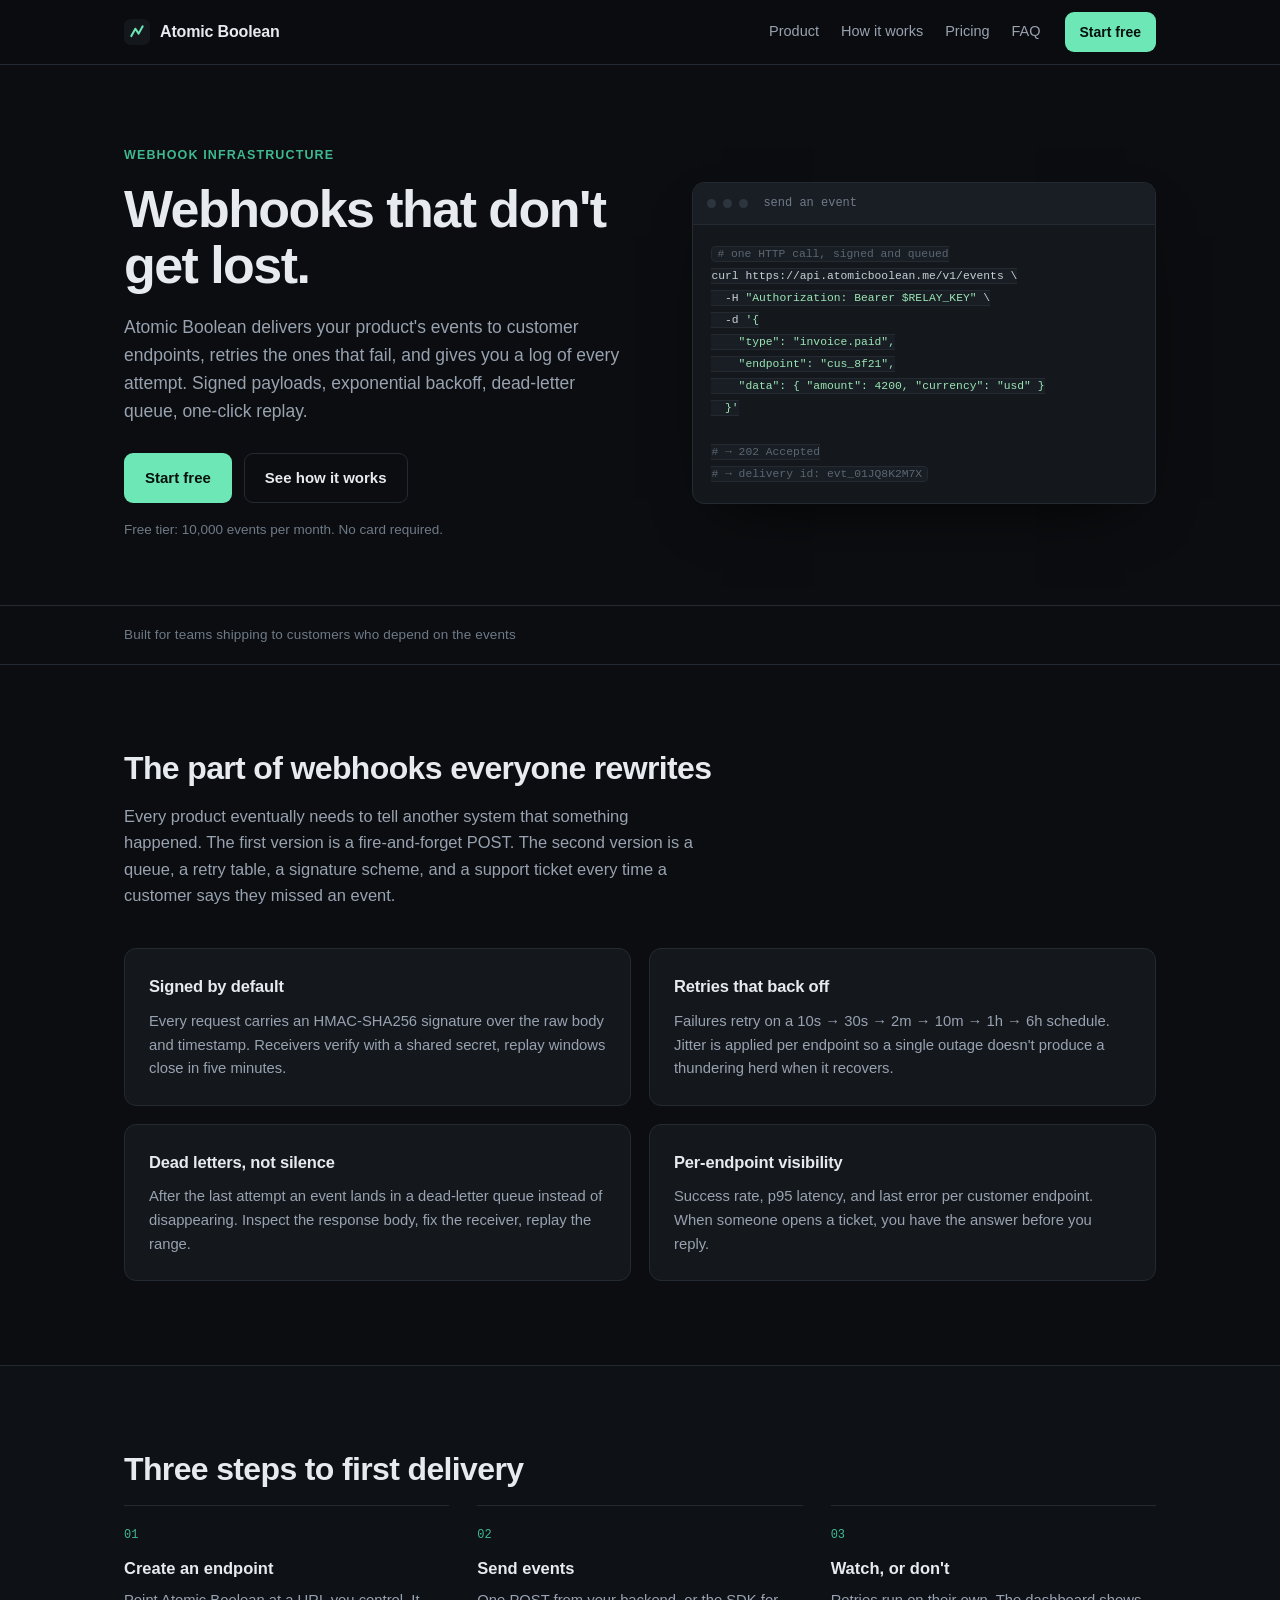
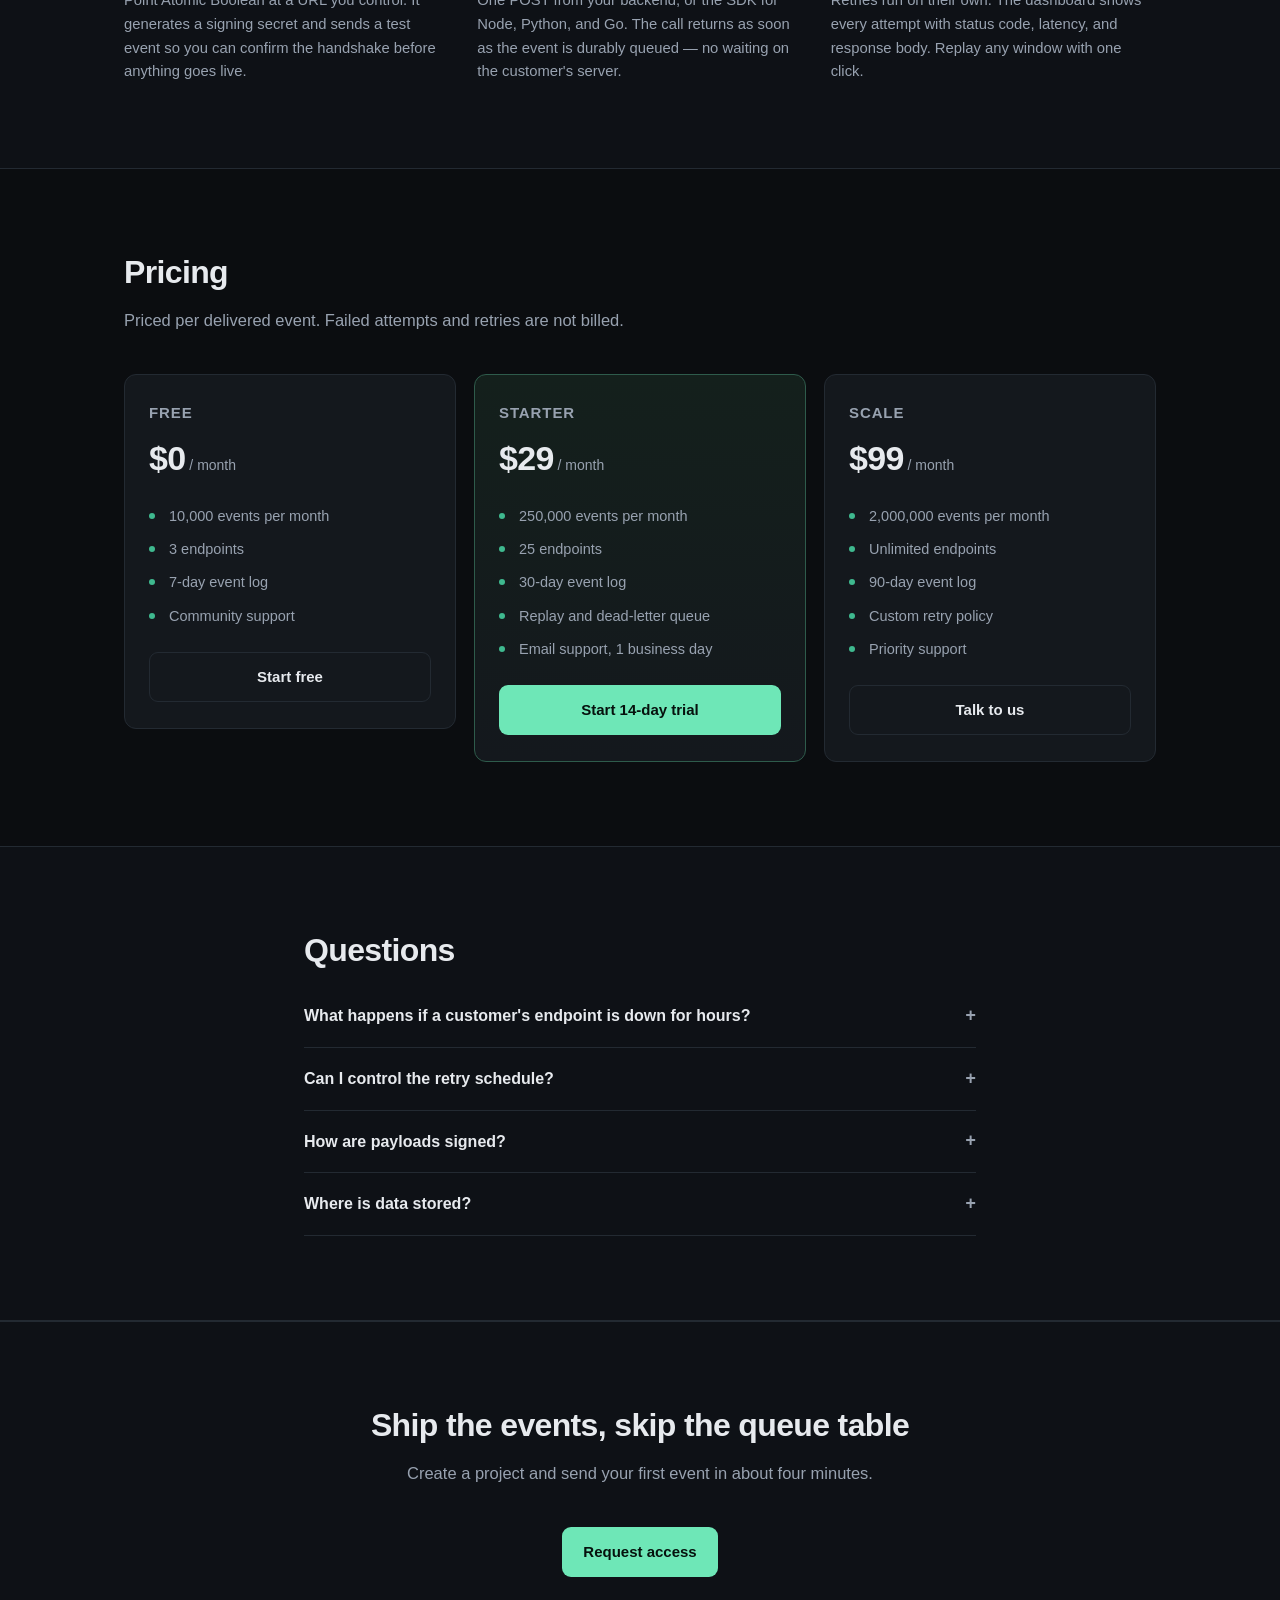
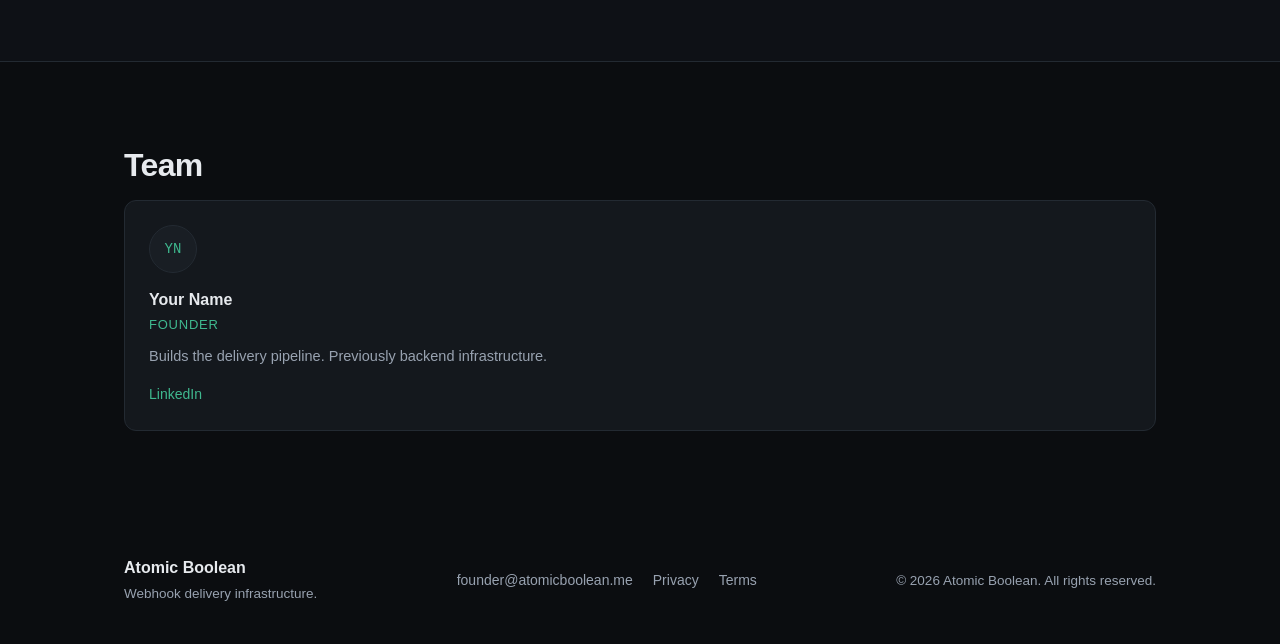
==== index.html @ abe44bc5 "Add Atomic Boolean site" ====
<!doctype html>
<html lang="en">
<head>
<meta charset="utf-8">
<meta name="viewport" content="width=device-width, initial-scale=1">
<title>Atomic Boolean — Reliable webhook delivery for your product</title>
<meta name="description" content="Atomic Boolean delivers, retries, and replays your product's events. Signed payloads, exponential backoff, dead-letter queues, and per-endpoint delivery logs.">
<link rel="canonical" href="https://atomicboolean.me/">
<meta property="og:type" content="website">
<meta property="og:site_name" content="Atomic Boolean">
<meta property="og:title" content="Atomic Boolean — Reliable webhook delivery for your product">
<meta property="og:description" content="Signed payloads, automatic retries, replay, and per-endpoint delivery logs.">
<meta property="og:url" content="https://atomicboolean.me/">
<meta name="twitter:card" content="summary_large_image">
<meta name="theme-color" content="#0B0D10">
<link rel="icon" href="data:image/svg+xml,%3Csvg xmlns='http://www.w3.org/2000/svg' viewBox='0 0 32 32'%3E%3Crect width='32' height='32' rx='8' fill='%230B0D10'/%3E%3Cpath d='M9 21l5-9 4 6 5-9' stroke='%236EE7B7' stroke-width='2.5' fill='none' stroke-linecap='round' stroke-linejoin='round'/%3E%3C/svg%3E">
<link rel="stylesheet" href="styles.css">
<script type="application/ld+json">
{
  "@context": "https://schema.org",
  "@type": "Organization",
  "name": "Atomic Boolean",
  "url": "https://atomicboolean.me/",
  "email": "founder@atomicboolean.me",
  "description": "Webhook delivery infrastructure for software products.",
  "foundingDate": "2026"
}
</script>
</head>
<body>
<a class="skip" href="#main">Skip to content</a>

<header class="site-header">
  <div class="wrap header-inner">
    <a class="brand" href="/" aria-label="Atomic Boolean home">
      <svg width="26" height="26" viewBox="0 0 32 32" aria-hidden="true">
        <rect width="32" height="32" rx="8" fill="#14181D"/>
        <path d="M9 21l5-9 4 6 5-9" stroke="#6EE7B7" stroke-width="2.5" fill="none" stroke-linecap="round" stroke-linejoin="round"/>
      </svg>
      <span>Atomic Boolean</span>
    </a>
    <nav class="nav" aria-label="Main">
      <a href="#product">Product</a>
      <a href="#how">How it works</a>
      <a href="#pricing">Pricing</a>
      <a href="#faq">FAQ</a>
    </nav>
    <a class="btn btn-primary btn-sm" href="#start">Start free</a>
  </div>
</header>

<main id="main">

  <section class="hero">
    <div class="wrap hero-grid">
      <div class="hero-copy">
        <p class="eyebrow">Webhook infrastructure</p>
        <h1>Webhooks that don't get lost.</h1>
        <p class="lede">
          Atomic Boolean delivers your product's events to customer endpoints, retries the ones that
          fail, and gives you a log of every attempt. Signed payloads, exponential backoff,
          dead-letter queue, one-click replay.
        </p>
        <div class="cta-row">
          <a class="btn btn-primary" href="#start">Start free</a>
          <a class="btn btn-ghost" href="#how">See how it works</a>
        </div>
        <p class="fineprint">Free tier: 10,000 events per month. No card required.</p>
      </div>

      <div class="hero-code" aria-label="Example API call">
        <div class="code-head">
          <span class="dot"></span><span class="dot"></span><span class="dot"></span>
          <span class="code-title">send an event</span>
        </div>
<pre><code><span class="c"># one HTTP call, signed and queued</span>
curl https://api.atomicboolean.me/v1/events \
  -H <span class="s">"Authorization: Bearer $RELAY_KEY"</span> \
  -d <span class="s">'{
    "type": "invoice.paid",
    "endpoint": "cus_8f21",
    "data": { "amount": 4200, "currency": "usd" }
  }'</span>

<span class="c"># → 202 Accepted</span>
<span class="c"># → delivery id: evt_01JQ8K2M7X</span></code></pre>
      </div>
    </div>
  </section>

  <section class="strip">
    <div class="wrap strip-inner">
      <span>Built for teams shipping to customers who depend on the events</span>
    </div>
  </section>

  <section id="product" class="section">
    <div class="wrap">
      <h2>The part of webhooks everyone rewrites</h2>
      <p class="section-lede">
        Every product eventually needs to tell another system that something happened. The first
        version is a fire-and-forget POST. The second version is a queue, a retry table, a
        signature scheme, and a support ticket every time a customer says they missed an event.
      </p>

      <div class="cards">
        <article class="card">
          <h3>Signed by default</h3>
          <p>Every request carries an HMAC-SHA256 signature over the raw body and timestamp. Receivers verify with a shared secret, replay windows close in five minutes.</p>
        </article>
        <article class="card">
          <h3>Retries that back off</h3>
          <p>Failures retry on a 10s → 30s → 2m → 10m → 1h → 6h schedule. Jitter is applied per endpoint so a single outage doesn't produce a thundering herd when it recovers.</p>
        </article>
        <article class="card">
          <h3>Dead letters, not silence</h3>
          <p>After the last attempt an event lands in a dead-letter queue instead of disappearing. Inspect the response body, fix the receiver, replay the range.</p>
        </article>
        <article class="card">
          <h3>Per-endpoint visibility</h3>
          <p>Success rate, p95 latency, and last error per customer endpoint. When someone opens a ticket, you have the answer before you reply.</p>
        </article>
      </div>
    </div>
  </section>

  <section id="how" class="section section-alt">
    <div class="wrap">
      <h2>Three steps to first delivery</h2>
      <ol class="steps">
        <li>
          <span class="step-num">01</span>
          <h3>Create an endpoint</h3>
          <p>Point Atomic Boolean at a URL you control. It generates a signing secret and sends a test event so you can confirm the handshake before anything goes live.</p>
        </li>
        <li>
          <span class="step-num">02</span>
          <h3>Send events</h3>
          <p>One POST from your backend, or the SDK for Node, Python, and Go. The call returns as soon as the event is durably queued — no waiting on the customer's server.</p>
        </li>
        <li>
          <span class="step-num">03</span>
          <h3>Watch, or don't</h3>
          <p>Retries run on their own. The dashboard shows every attempt with status code, latency, and response body. Replay any window with one click.</p>
        </li>
      </ol>
    </div>
  </section>

  <section id="pricing" class="section">
    <div class="wrap">
      <h2>Pricing</h2>
      <p class="section-lede">Priced per delivered event. Failed attempts and retries are not billed.</p>

      <div class="pricing">
        <article class="price-card">
          <h3>Free</h3>
          <p class="price"><span>$0</span> / month</p>
          <ul>
            <li>10,000 events per month</li>
            <li>3 endpoints</li>
            <li>7-day event log</li>
            <li>Community support</li>
          </ul>
          <a class="btn btn-ghost btn-block" href="#start">Start free</a>
        </article>

        <article class="price-card featured">
          <h3>Starter</h3>
          <p class="price"><span>$29</span> / month</p>
          <ul>
            <li>250,000 events per month</li>
            <li>25 endpoints</li>
            <li>30-day event log</li>
            <li>Replay and dead-letter queue</li>
            <li>Email support, 1 business day</li>
          </ul>
          <a class="btn btn-primary btn-block" href="#start">Start 14-day trial</a>
        </article>

        <article class="price-card">
          <h3>Scale</h3>
          <p class="price"><span>$99</span> / month</p>
          <ul>
            <li>2,000,000 events per month</li>
            <li>Unlimited endpoints</li>
            <li>90-day event log</li>
            <li>Custom retry policy</li>
            <li>Priority support</li>
          </ul>
          <a class="btn btn-ghost btn-block" href="#start">Talk to us</a>
        </article>
      </div>
    </div>
  </section>

  <section id="faq" class="section section-alt">
    <div class="wrap narrow">
      <h2>Questions</h2>

      <details>
        <summary>What happens if a customer's endpoint is down for hours?</summary>
        <p>Retries continue through the full backoff schedule — roughly 9 hours of attempts. Events that exhaust the schedule move to the dead-letter queue, where they stay until you replay or discard them.</p>
      </details>

      <details>
        <summary>Can I control the retry schedule?</summary>
        <p>Yes, on the Scale plan. The default schedule suits most receivers; custom schedules matter when a customer runs batch processing and only accepts traffic overnight.</p>
      </details>

      <details>
        <summary>How are payloads signed?</summary>
        <p>HMAC-SHA256 over <code>timestamp + "." + raw_body</code>, sent in a header alongside the timestamp. Verify the timestamp is within five minutes to reject replays. Secrets rotate without downtime — the old and new secret both verify during a 24-hour overlap.</p>
      </details>

      <details>
        <summary>Where is data stored?</summary>
        <p>Event payloads and delivery logs are stored in the EU (Frankfurt) or US (Virginia), chosen per project at creation. Payloads are encrypted at rest and purged at the end of your plan's retention window.</p>
      </details>
    </div>
  </section>

  <section id="start" class="section cta-final">
    <div class="wrap narrow center">
      <h2>Ship the events, skip the queue table</h2>
      <p class="section-lede">Create a project and send your first event in about four minutes.</p>
      <a class="btn btn-primary" href="mailto:founder@atomicboolean.me?subject=Atomic Boolean%20access">Request access</a>
    </div>
  </section>

  <section class="section">
    <div class="wrap">
      <h2>Team</h2>
      <!-- EDIT: replace name, role, bio and LinkedIn with your real details.
           Reviewers cross-check this against your LinkedIn profile. -->
      <div class="team">
        <article class="person">
          <div class="avatar" aria-hidden="true">YN</div>
          <h3>Your Name</h3>
          <p class="role">Founder</p>
          <p>Builds the delivery pipeline. Previously backend infrastructure.</p>
          <a href="https://www.linkedin.com/in/your-handle/">LinkedIn</a>
        </article>
      </div>
    </div>
  </section>

</main>

<footer class="site-footer">
  <div class="wrap footer-inner">
    <div>
      <p class="brand-line">Atomic Boolean</p>
      <p class="muted">Webhook delivery infrastructure.</p>
    </div>
    <div class="footer-links">
      <a href="mailto:founder@atomicboolean.me">founder@atomicboolean.me</a>
      <a href="privacy.html">Privacy</a>
      <a href="terms.html">Terms</a>
    </div>
    <p class="muted small">© 2026 Atomic Boolean. All rights reserved.</p>
  </div>
</footer>

</body>
</html>
---- styles.css ----
/* Atomic Boolean — single-file stylesheet. No build step, no dependencies. */

:root {
  --bg: #0B0D10;
  --bg-alt: #0E1116;
  --surface: #14181D;
  --surface-2: #191E24;
  --line: #232A32;
  --text: #E7EAEE;
  --muted: #98A2B0;
  --accent: #6EE7B7;
  --accent-dim: #3FB98F;
  --radius: 12px;
  --wrap: 1080px;
  --font: -apple-system, BlinkMacSystemFont, "Segoe UI", Inter, Roboto, Helvetica, Arial, sans-serif;
  --mono: ui-monospace, SFMono-Regular, "SF Mono", Menlo, Consolas, "Liberation Mono", monospace;
}

* { box-sizing: border-box; }

html { scroll-behavior: smooth; }

body {
  margin: 0;
  background: var(--bg);
  color: var(--text);
  font-family: var(--font);
  font-size: 16px;
  line-height: 1.6;
  -webkit-font-smoothing: antialiased;
  text-rendering: optimizeLegibility;
}

@media (prefers-reduced-motion: reduce) {
  html { scroll-behavior: auto; }
  * { animation: none !important; transition: none !important; }
}

.wrap {
  width: 100%;
  max-width: var(--wrap);
  margin: 0 auto;
  padding: 0 24px;
}

.narrow { max-width: 720px; }
.center { text-align: center; }
.muted { color: var(--muted); }
.small { font-size: 13px; }

a { color: var(--text); text-decoration: none; }
a:hover { color: var(--accent); }

:focus-visible {
  outline: 2px solid var(--accent);
  outline-offset: 3px;
  border-radius: 4px;
}

.skip {
  position: absolute;
  left: -9999px;
  top: 0;
  background: var(--accent);
  color: #06110D;
  padding: 10px 16px;
  z-index: 100;
  border-radius: 0 0 8px 0;
}
.skip:focus { left: 0; }

/* ---------- header ---------- */

.site-header {
  position: sticky;
  top: 0;
  z-index: 50;
  background: rgba(11, 13, 16, 0.82);
  backdrop-filter: blur(12px);
  border-bottom: 1px solid var(--line);
}

.header-inner {
  display: flex;
  align-items: center;
  gap: 24px;
  height: 64px;
}

.brand {
  display: inline-flex;
  align-items: center;
  gap: 10px;
  font-weight: 600;
  letter-spacing: -0.01em;
}

.nav {
  display: flex;
  gap: 22px;
  margin-left: auto;
  font-size: 14.5px;
  color: var(--muted);
}
.nav a { color: var(--muted); }
.nav a:hover { color: var(--text); }

/* ---------- buttons ---------- */

.btn {
  display: inline-flex;
  align-items: center;
  justify-content: center;
  gap: 8px;
  padding: 12px 20px;
  border-radius: 9px;
  font-size: 15px;
  font-weight: 550;
  border: 1px solid transparent;
  transition: background 0.15s ease, border-color 0.15s ease, transform 0.15s ease;
  white-space: nowrap;
}

.btn-primary {
  background: var(--accent);
  color: #06110D;
}
.btn-primary:hover {
  background: #8DF2C8;
  color: #06110D;
  transform: translateY(-1px);
}

.btn-ghost {
  border-color: var(--line);
  color: var(--text);
  background: transparent;
}
.btn-ghost:hover {
  border-color: #37414D;
  background: var(--surface);
  color: var(--text);
}

.btn-sm { padding: 8px 14px; font-size: 14px; }
.btn-block { width: 100%; }

/* ---------- hero ---------- */

.hero { padding: 80px 0 64px; }

.hero-grid {
  display: grid;
  grid-template-columns: 1.05fr 0.95fr;
  gap: 56px;
  align-items: center;
}

.eyebrow {
  margin: 0 0 16px;
  font-size: 12.5px;
  letter-spacing: 0.09em;
  text-transform: uppercase;
  color: var(--accent-dim);
  font-weight: 600;
}

h1 {
  margin: 0 0 20px;
  font-size: clamp(34px, 5vw, 52px);
  line-height: 1.08;
  letter-spacing: -0.03em;
  font-weight: 650;
}

.lede {
  margin: 0 0 28px;
  font-size: 17.5px;
  color: var(--muted);
  max-width: 52ch;
}

.cta-row {
  display: flex;
  gap: 12px;
  flex-wrap: wrap;
  margin-bottom: 16px;
}

.fineprint {
  margin: 0;
  font-size: 13.5px;
  color: #6F7A88;
}

/* code card */

.hero-code {
  background: var(--surface);
  border: 1px solid var(--line);
  border-radius: var(--radius);
  overflow: hidden;
  box-shadow: 0 24px 60px -30px rgba(0, 0, 0, 0.9);
}

.code-head {
  display: flex;
  align-items: center;
  gap: 7px;
  padding: 11px 14px;
  border-bottom: 1px solid var(--line);
  background: var(--surface-2);
}

.dot {
  width: 9px;
  height: 9px;
  border-radius: 50%;
  background: #2C343D;
}

.code-title {
  margin-left: 8px;
  font-size: 12px;
  color: #6F7A88;
  font-family: var(--mono);
}

pre {
  margin: 0;
  padding: 18px;
  overflow-x: auto;
  font-family: var(--mono);
  font-size: 12.6px;
  line-height: 1.75;
  color: #C7D0DA;
}

pre .c { color: #5B6673; }
pre .s { color: #9AE6B4; }

/* ---------- strip ---------- */

.strip { border-top: 1px solid var(--line); border-bottom: 1px solid var(--line); }
.strip-inner {
  padding: 18px 24px;
  font-size: 13.5px;
  color: #6F7A88;
  letter-spacing: 0.01em;
}

/* ---------- sections ---------- */

.section { padding: 84px 0; }
.section-alt { background: var(--bg-alt); border-top: 1px solid var(--line); border-bottom: 1px solid var(--line); }

h2 {
  margin: 0 0 16px;
  font-size: clamp(24px, 3vw, 32px);
  letter-spacing: -0.02em;
  font-weight: 620;
  line-height: 1.2;
}

.section-lede {
  margin: 0 0 40px;
  color: var(--muted);
  font-size: 16.5px;
  max-width: 62ch;
}

/* cards */

.cards {
  display: grid;
  grid-template-columns: repeat(2, 1fr);
  gap: 18px;
}

.card {
  background: var(--surface);
  border: 1px solid var(--line);
  border-radius: var(--radius);
  padding: 24px;
}

.card h3 {
  margin: 0 0 10px;
  font-size: 16.5px;
  font-weight: 600;
  letter-spacing: -0.01em;
}

.card p { margin: 0; color: var(--muted); font-size: 14.8px; }

/* steps */

.steps {
  list-style: none;
  margin: 0;
  padding: 0;
  display: grid;
  grid-template-columns: repeat(3, 1fr);
  gap: 28px;
}

.steps li { border-top: 1px solid var(--line); padding-top: 20px; }

.step-num {
  display: block;
  font-family: var(--mono);
  font-size: 12px;
  color: var(--accent-dim);
  margin-bottom: 10px;
}

.steps h3 { margin: 0 0 8px; font-size: 16.5px; font-weight: 600; }
.steps p { margin: 0; color: var(--muted); font-size: 14.8px; }

/* pricing */

.pricing {
  display: grid;
  grid-template-columns: repeat(3, 1fr);
  gap: 18px;
  align-items: start;
}

.price-card {
  background: var(--surface);
  border: 1px solid var(--line);
  border-radius: var(--radius);
  padding: 26px 24px;
}

.price-card.featured {
  border-color: #2E5B4B;
  background: linear-gradient(180deg, #14201C 0%, var(--surface) 100%);
}

.price-card h3 { margin: 0 0 6px; font-size: 15px; font-weight: 600; text-transform: uppercase; letter-spacing: 0.06em; color: var(--muted); }

.price { margin: 0 0 20px; color: var(--muted); font-size: 14px; }
.price span { font-size: 34px; font-weight: 650; color: var(--text); letter-spacing: -0.02em; }

.price-card ul {
  list-style: none;
  margin: 0 0 24px;
  padding: 0;
  display: grid;
  gap: 10px;
  font-size: 14.5px;
  color: var(--muted);
}

.price-card li { padding-left: 20px; position: relative; }
.price-card li::before {
  content: "";
  position: absolute;
  left: 0;
  top: 8px;
  width: 6px;
  height: 6px;
  border-radius: 50%;
  background: var(--accent-dim);
}

/* faq */

details {
  border-bottom: 1px solid var(--line);
  padding: 18px 0;
}

summary {
  cursor: pointer;
  font-weight: 550;
  font-size: 16px;
  list-style: none;
  display: flex;
  justify-content: space-between;
  align-items: center;
  gap: 16px;
}

summary::-webkit-details-marker { display: none; }

summary::after {
  content: "+";
  color: var(--muted);
  font-family: var(--mono);
  font-size: 18px;
  line-height: 1;
}

details[open] summary::after { content: "–"; }

details p { margin: 12px 0 0; color: var(--muted); font-size: 15px; max-width: 66ch; }

code {
  font-family: var(--mono);
  font-size: 0.9em;
  background: var(--surface-2);
  border: 1px solid var(--line);
  border-radius: 5px;
  padding: 1px 5px;
}

/* team */

.team {
  display: grid;
  grid-template-columns: repeat(auto-fit, minmax(240px, 1fr));
  gap: 18px;
}

.person {
  background: var(--surface);
  border: 1px solid var(--line);
  border-radius: var(--radius);
  padding: 24px;
}

.avatar {
  width: 48px;
  height: 48px;
  border-radius: 50%;
  background: var(--surface-2);
  border: 1px solid var(--line);
  display: grid;
  place-items: center;
  font-family: var(--mono);
  font-size: 14px;
  color: var(--accent-dim);
  margin-bottom: 14px;
}

.person h3 { margin: 0 0 2px; font-size: 16px; font-weight: 600; }
.person .role { margin: 0 0 10px; font-size: 13px; color: var(--accent-dim); text-transform: uppercase; letter-spacing: 0.06em; }
.person p { margin: 0 0 12px; color: var(--muted); font-size: 14.5px; }
.person a { font-size: 14px; color: var(--accent-dim); }

/* final cta */

.cta-final { background: var(--bg-alt); border-top: 1px solid var(--line); border-bottom: 1px solid var(--line); }
.cta-final .section-lede { margin-left: auto; margin-right: auto; }

/* ---------- footer ---------- */

.site-footer { padding: 40px 0; }

.footer-inner {
  display: flex;
  flex-wrap: wrap;
  gap: 20px;
  align-items: center;
  justify-content: space-between;
}

.brand-line { margin: 0; font-weight: 600; }
.footer-inner .muted { margin: 2px 0 0; font-size: 13.5px; }

.footer-links { display: flex; gap: 20px; font-size: 14px; }
.footer-links a { color: var(--muted); }
.footer-links a:hover { color: var(--text); }

/* ---------- legal pages ---------- */

.legal { padding: 64px 0 96px; }
.legal h1 { font-size: clamp(28px, 4vw, 38px); margin-bottom: 8px; }
.legal .updated { color: var(--muted); font-size: 14px; margin: 0 0 40px; }
.legal h2 { font-size: 20px; margin: 36px 0 10px; }
.legal p, .legal li { color: #B6BFCA; font-size: 15.5px; }
.legal ul { padding-left: 20px; }
.legal a { color: var(--accent-dim); text-decoration: underline; text-underline-offset: 3px; }

/* ---------- responsive ---------- */

@media (max-width: 900px) {
  .hero-grid { grid-template-columns: 1fr; gap: 40px; }
  .cards { grid-template-columns: 1fr; }
  .steps { grid-template-columns: 1fr; gap: 22px; }
  .pricing { grid-template-columns: 1fr; }
  .nav { display: none; }
  .hero { padding: 56px 0 48px; }
  .section { padding: 64px 0; }
}

@media (max-width: 560px) {
  .header-inner { gap: 12px; }
  .cta-row .btn { flex: 1 1 100%; }
  pre { font-size: 11.4px; padding: 14px; }
  .footer-inner { flex-direction: column; align-items: flex-start; }
}
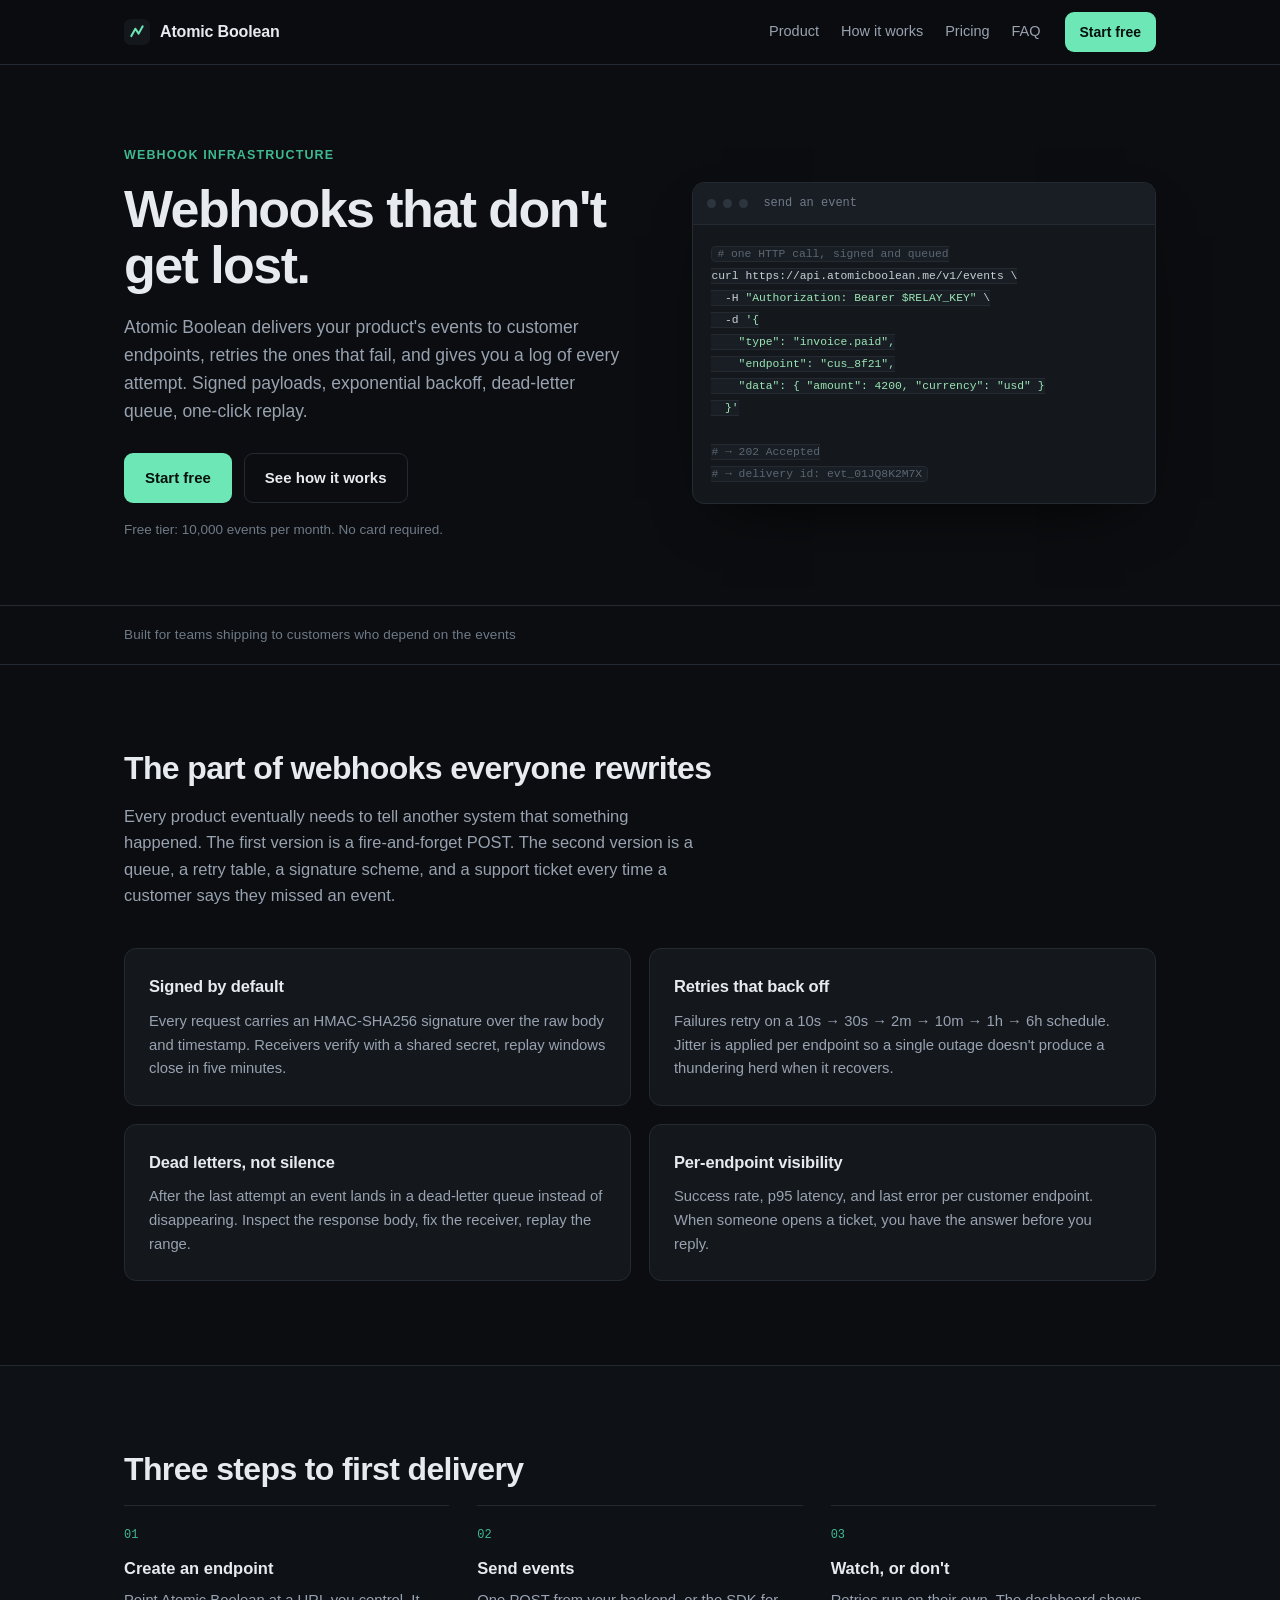
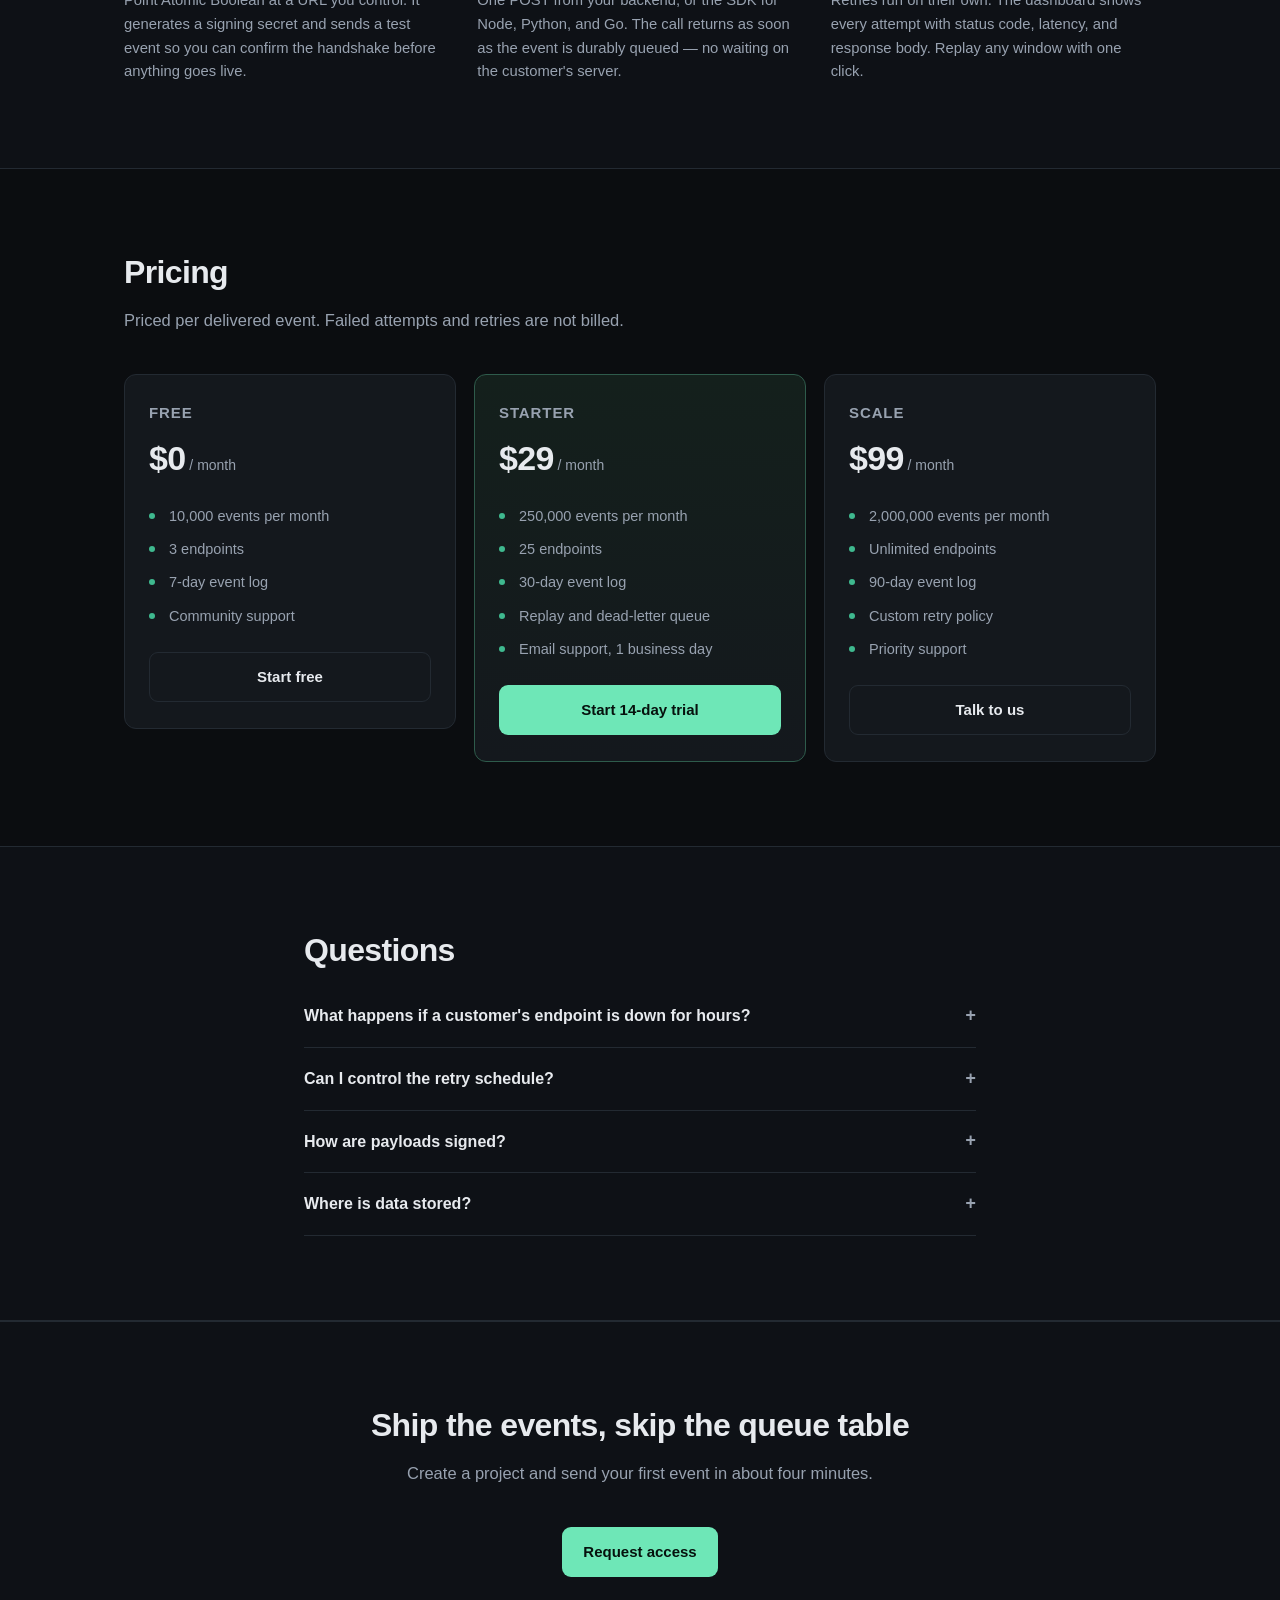
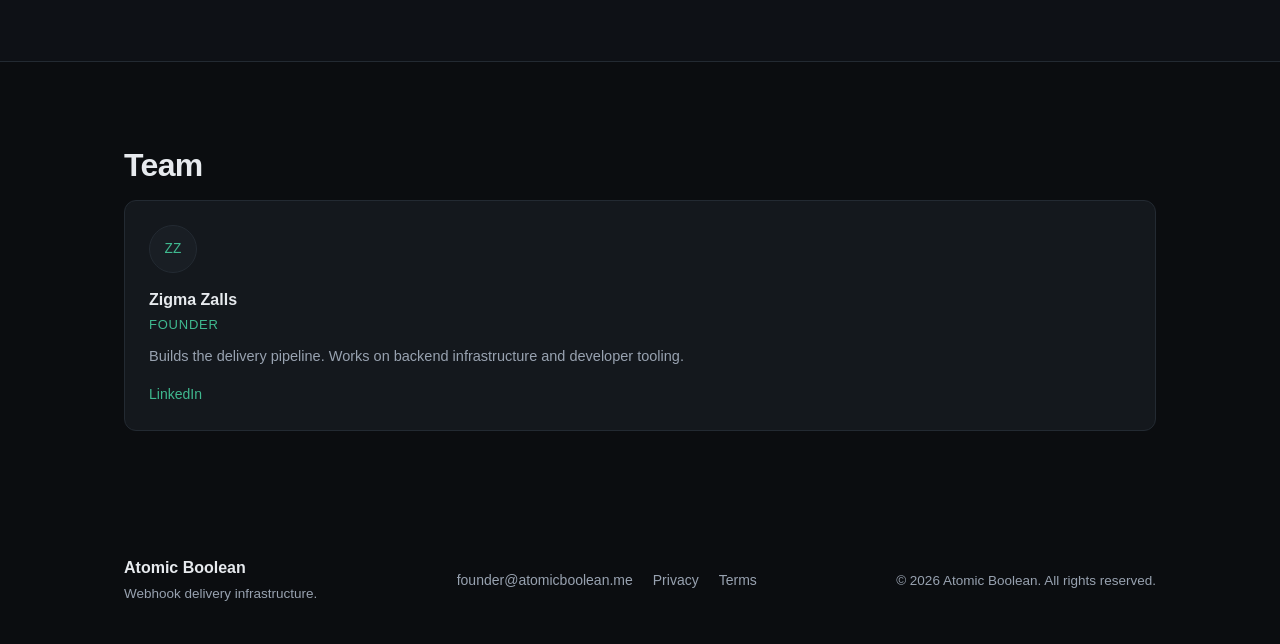
==== commit 532e8557: "Add founder name and LinkedIn to team block" ====
--- a/index.html
+++ b/index.html
@@ -23,7 +23,12 @@
   "url": "https://atomicboolean.me/",
   "email": "founder@atomicboolean.me",
   "description": "Webhook delivery infrastructure for software products.",
-  "foundingDate": "2026"
+  "foundingDate": "2026",
+  "founder": {
+    "@type": "Person",
+    "name": "Zigma Zalls",
+    "sameAs": "https://www.linkedin.com/in/zigma-zalls-90404244a/"
+  }
 }
 </script>
 </head>
@@ -231,15 +236,13 @@
   <section class="section">
     <div class="wrap">
       <h2>Team</h2>
-      <!-- EDIT: replace name, role, bio and LinkedIn with your real details.
-           Reviewers cross-check this against your LinkedIn profile. -->
       <div class="team">
         <article class="person">
-          <div class="avatar" aria-hidden="true">YN</div>
-          <h3>Your Name</h3>
+          <div class="avatar" aria-hidden="true">ZZ</div>
+          <h3>Zigma Zalls</h3>
           <p class="role">Founder</p>
-          <p>Builds the delivery pipeline. Previously backend infrastructure.</p>
-          <a href="https://www.linkedin.com/in/your-handle/">LinkedIn</a>
+          <p>Builds the delivery pipeline. Works on backend infrastructure and developer tooling.</p>
+          <a href="https://www.linkedin.com/in/zigma-zalls-90404244a/" rel="me noopener">LinkedIn</a>
         </article>
       </div>
     </div>
